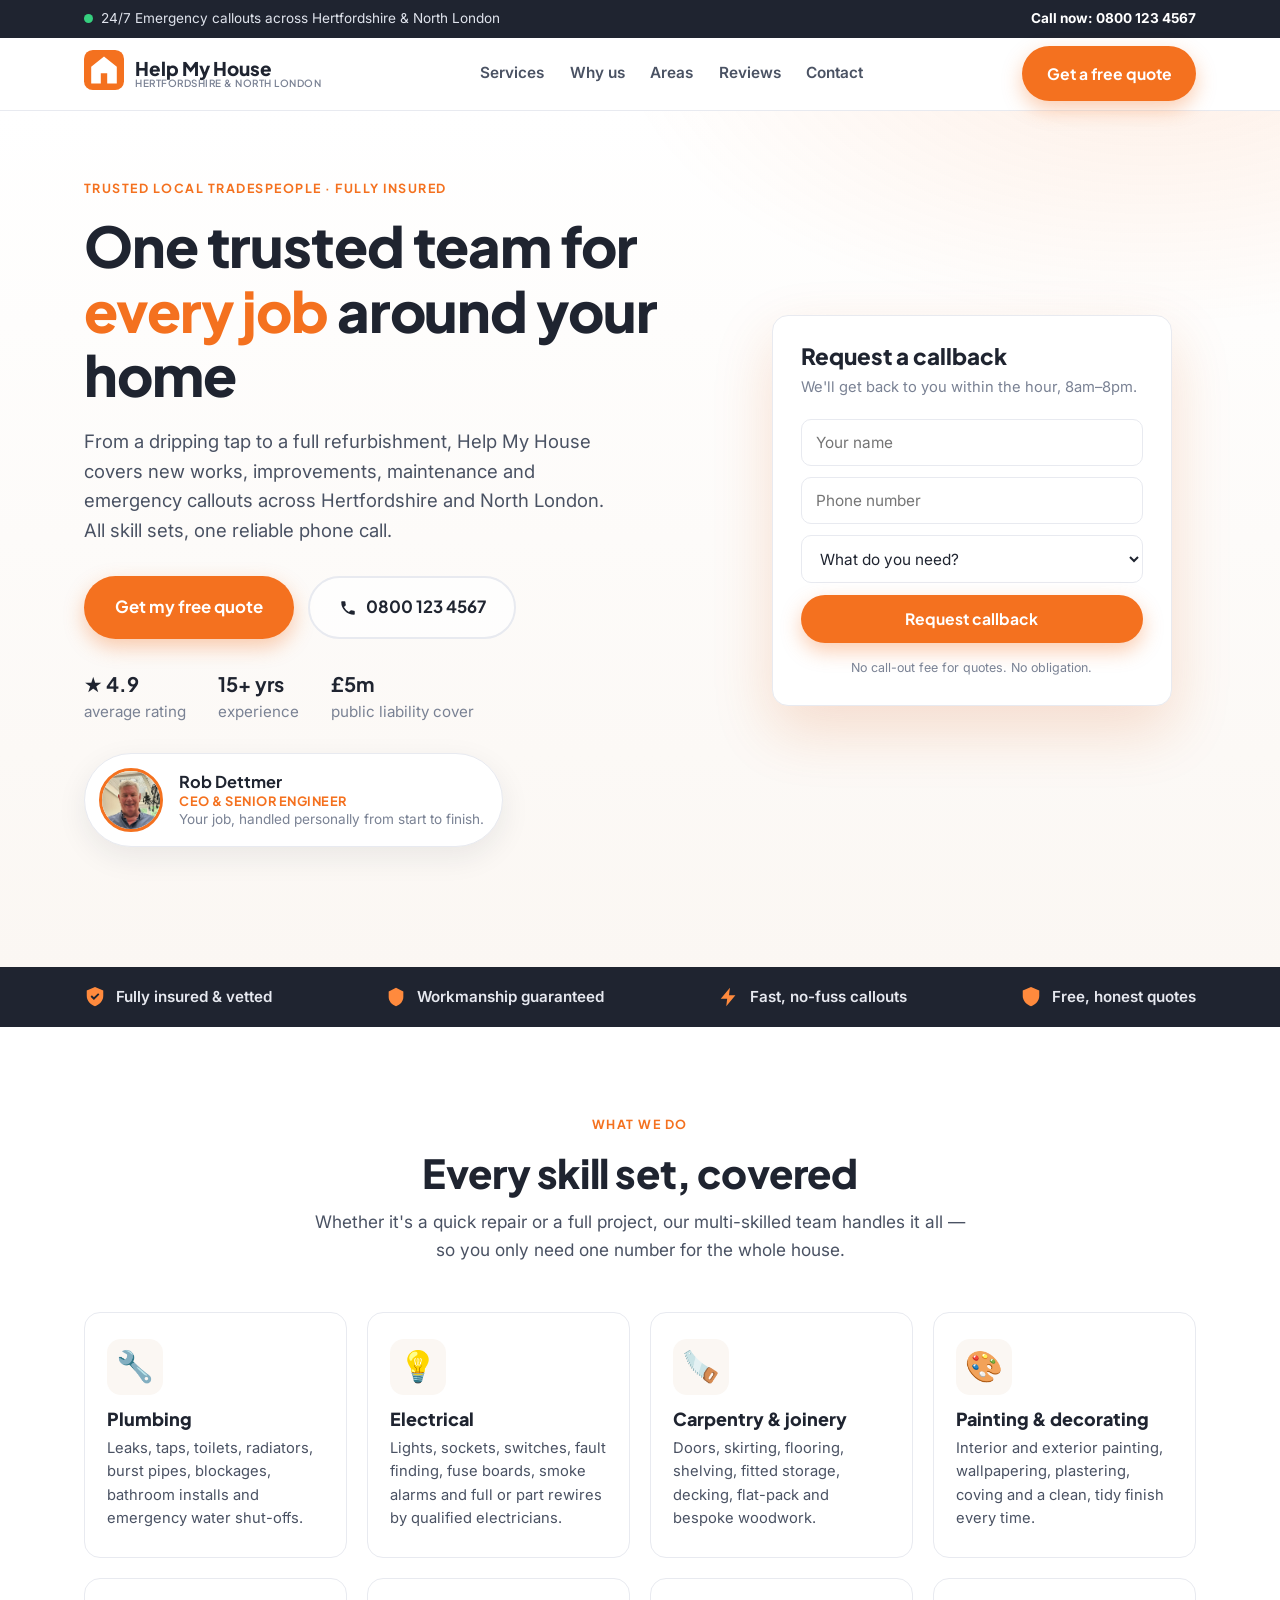
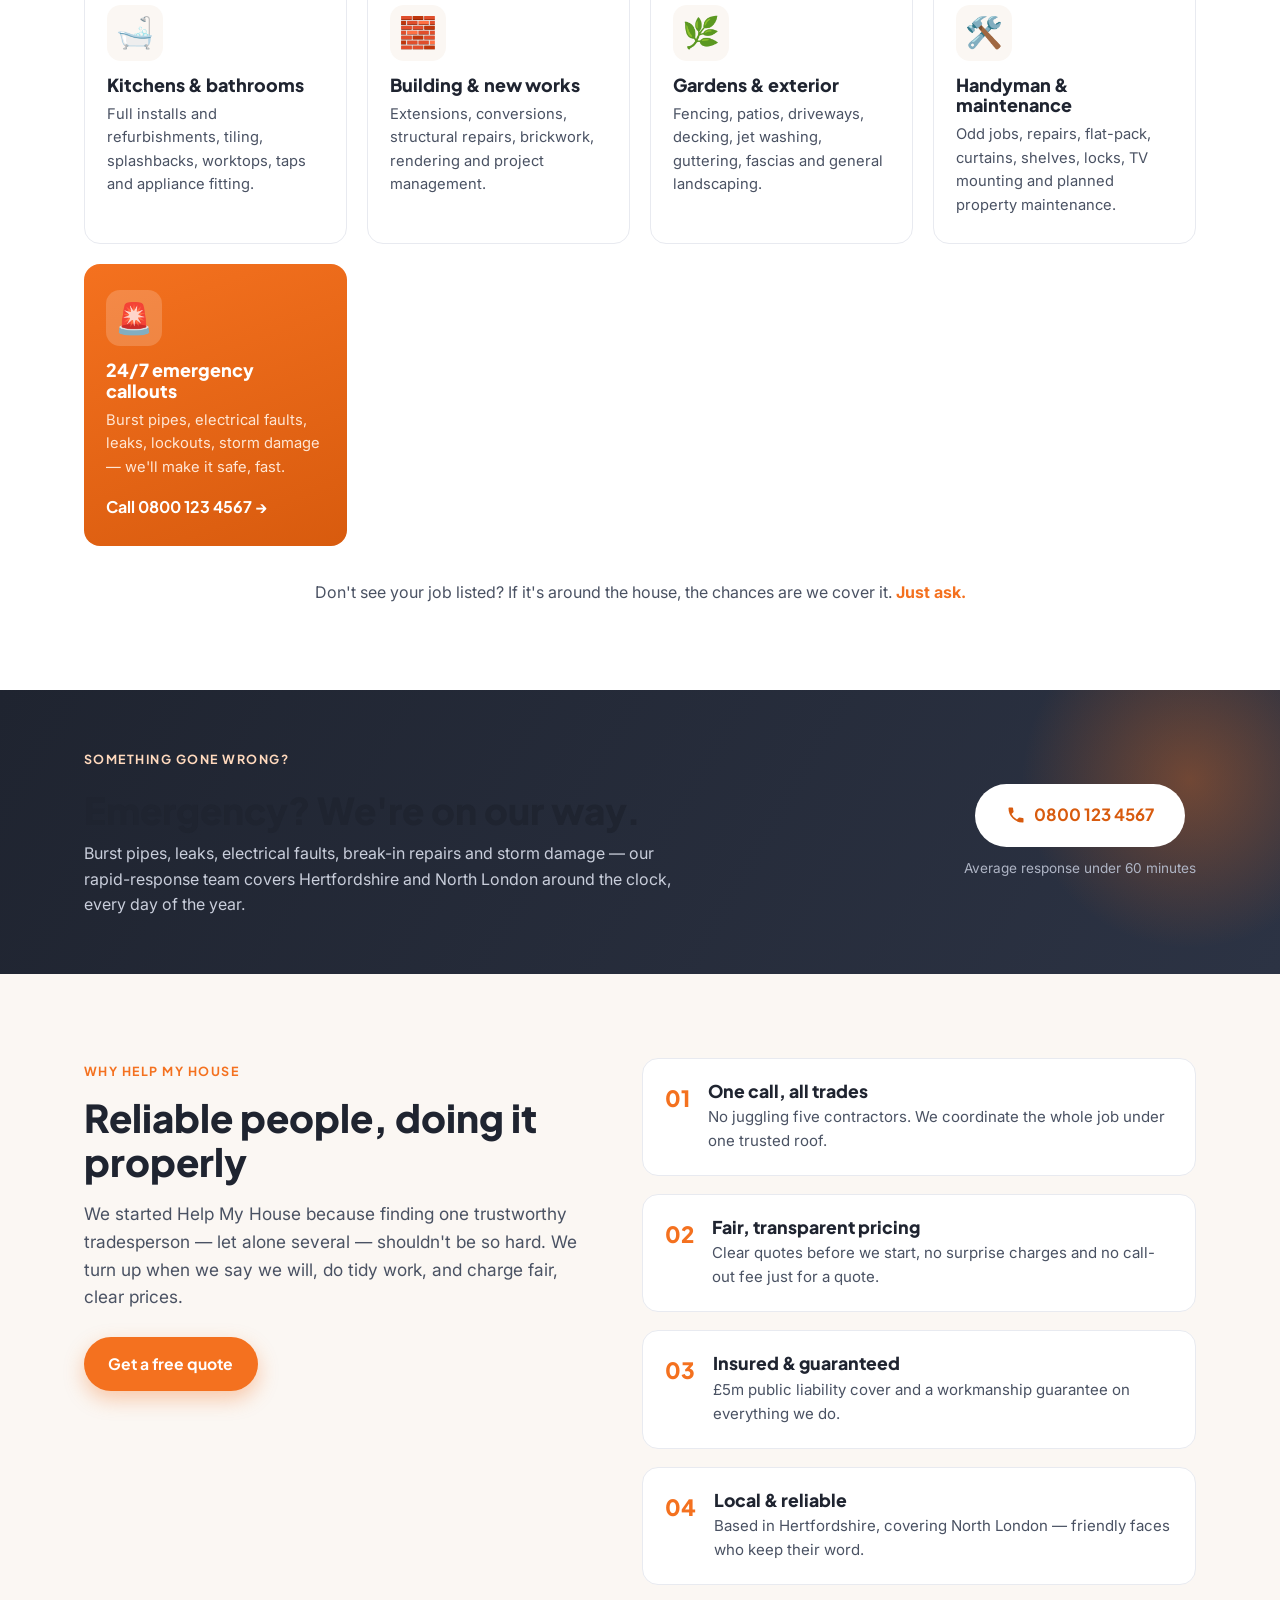
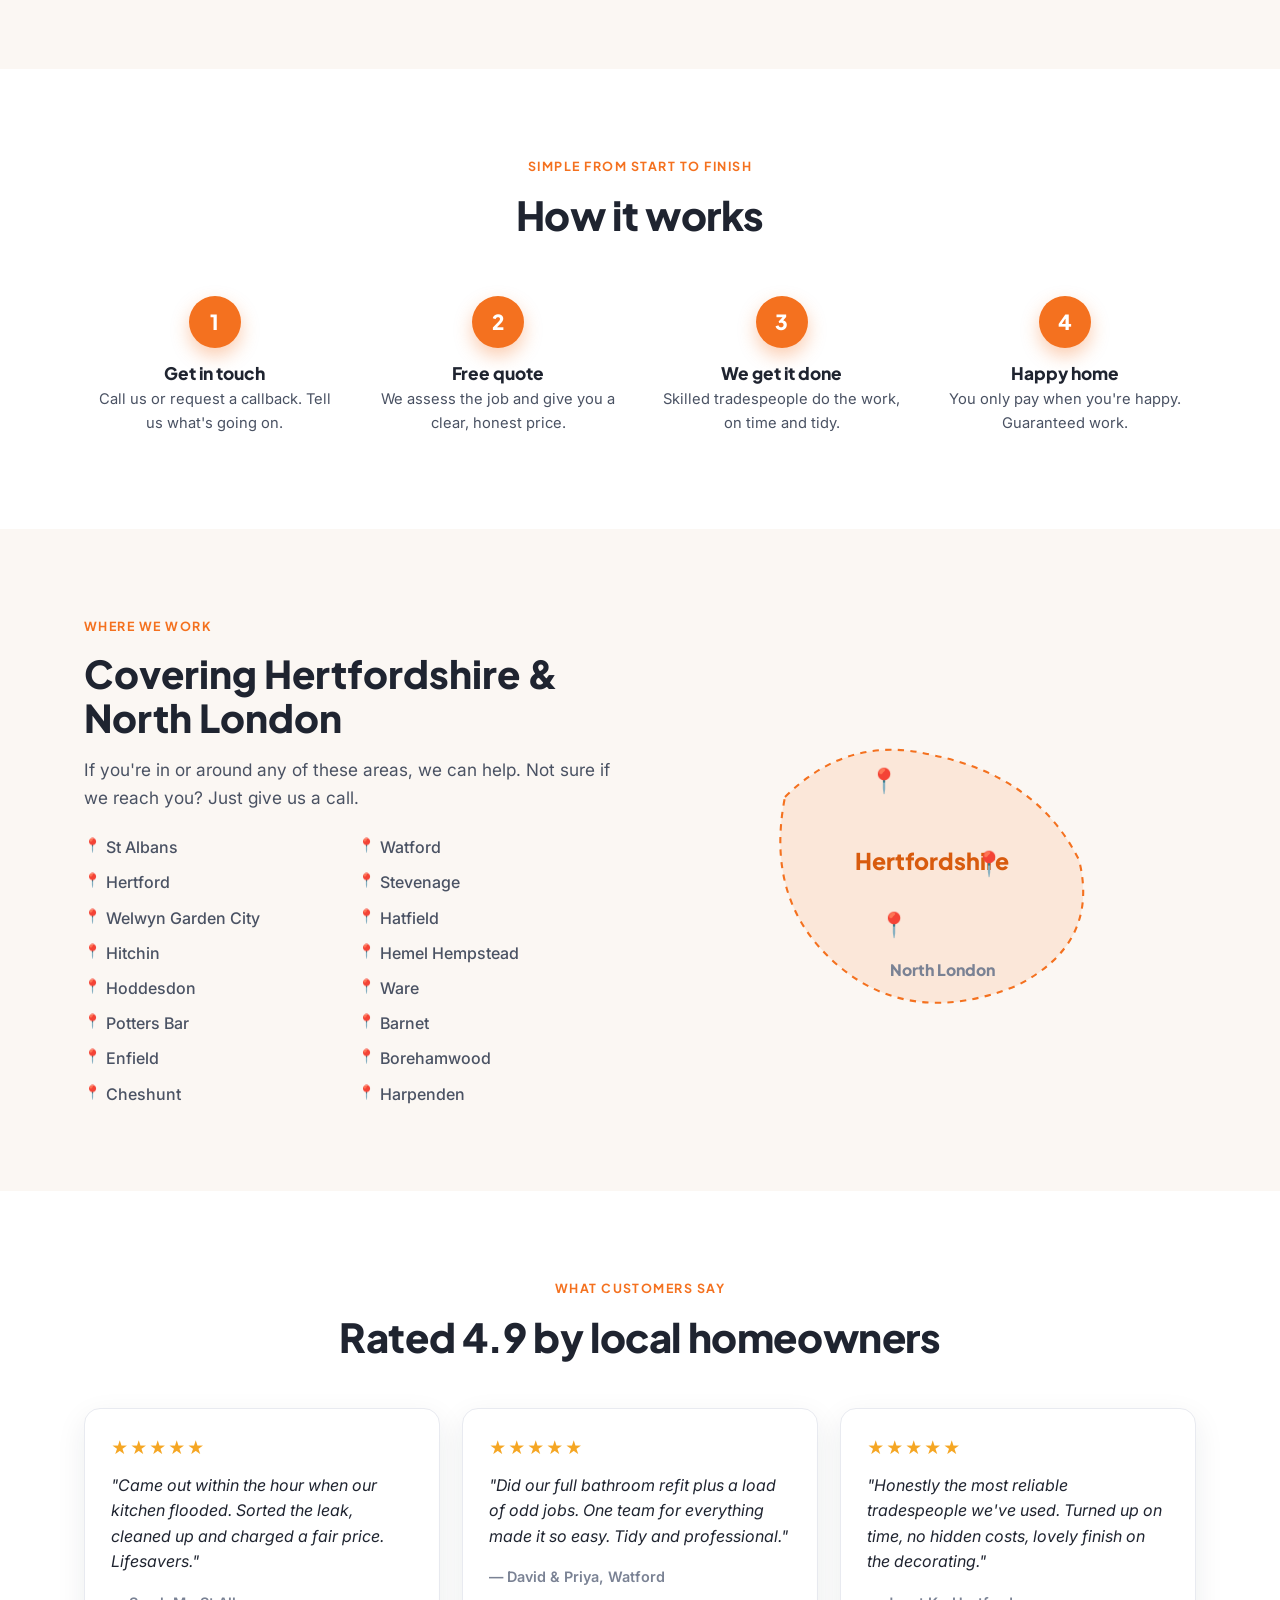
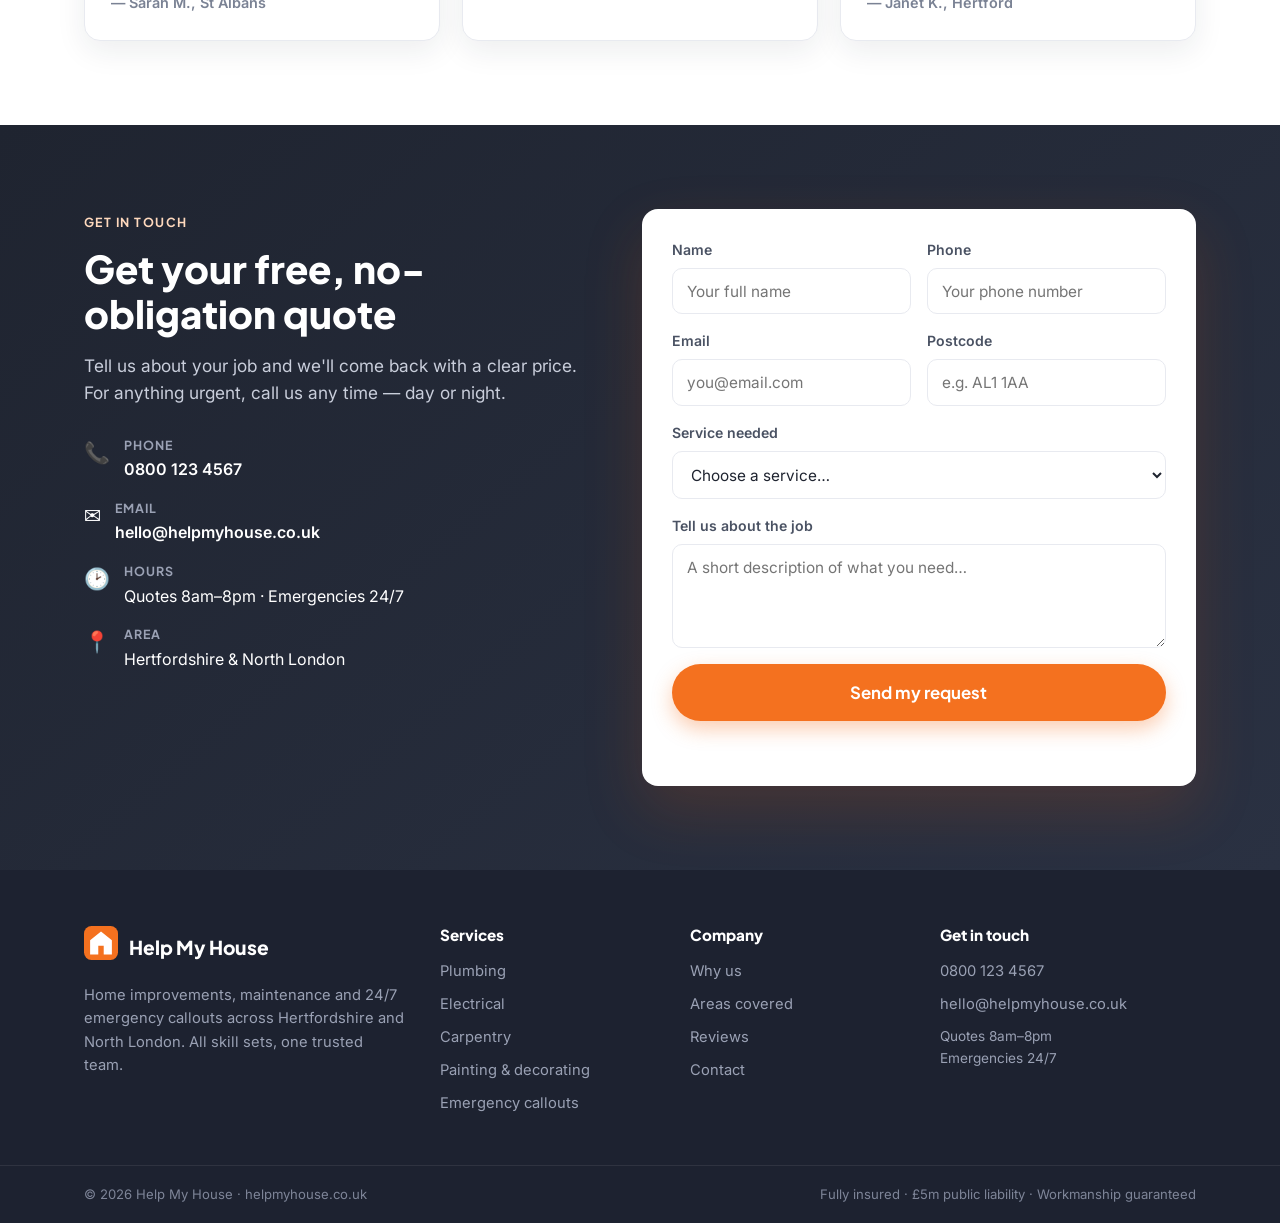
==== index.html @ 8c5b3892 "Add Help My House website, owner headshot, preview server and build log Co-Authored-By: Claude Opus " ====
<!DOCTYPE html>
<html lang="en-GB">
<head>
  <meta charset="UTF-8" />
  <meta name="viewport" content="width=device-width, initial-scale=1.0" />
  <title>Help My House | Home Improvements, Maintenance &amp; Emergency Callouts — Hertfordshire &amp; North London</title>
  <meta name="description" content="Help My House is a trusted home improvement service covering Hertfordshire and North London. New works, improvements, maintenance and 24/7 emergency callouts. All trades, one trusted team. Free quotes." />
  <link rel="preconnect" href="https://fonts.googleapis.com" />
  <link rel="preconnect" href="https://fonts.gstatic.com" crossorigin />
  <link href="https://fonts.googleapis.com/css2?family=Plus+Jakarta+Sans:wght@400;500;600;700;800&family=Inter:wght@400;500;600&display=swap" rel="stylesheet" />
  <link rel="stylesheet" href="styles.css" />
  <link rel="icon" href="data:image/svg+xml,<svg xmlns='http://www.w3.org/2000/svg' viewBox='0 0 100 100'><rect width='100' height='100' rx='20' fill='%23f4711f'/><path d='M50 18 L80 42 V82 H58 V58 H42 V82 H20 V42 Z' fill='white'/></svg>" />
</head>
<body>

  <!-- Top emergency strip -->
  <div class="emergency-strip">
    <div class="container emergency-strip__inner">
      <span class="emergency-strip__text">
        <span class="pulse-dot"></span>
        24/7 Emergency callouts across Hertfordshire &amp; North London
      </span>
      <a href="tel:08001234567" class="emergency-strip__phone">Call now: 0800 123 4567</a>
    </div>
  </div>

  <!-- Header / Nav -->
  <header class="header" id="top">
    <div class="container header__inner">
      <a href="#top" class="logo" aria-label="Help My House home">
        <span class="logo__mark" aria-hidden="true">
          <svg viewBox="0 0 100 100" width="40" height="40"><rect width="100" height="100" rx="22" fill="#f4711f"/><path d="M50 16 L82 42 V84 H58 V58 H42 V84 H18 V42 Z" fill="#fff"/></svg>
        </span>
        <span class="logo__text">Help My House<small>Hertfordshire &amp; North London</small></span>
      </a>

      <nav class="nav" id="nav">
        <a href="#services">Services</a>
        <a href="#why">Why us</a>
        <a href="#areas">Areas</a>
        <a href="#reviews">Reviews</a>
        <a href="#contact">Contact</a>
      </nav>

      <div class="header__cta">
        <a href="#contact" class="btn btn--primary">Get a free quote</a>
      </div>

      <button class="nav-toggle" id="navToggle" aria-label="Open menu" aria-expanded="false">
        <span></span><span></span><span></span>
      </button>
    </div>
  </header>

  <!-- Hero -->
  <section class="hero">
    <div class="container hero__inner">
      <div class="hero__content">
        <span class="eyebrow">Trusted local tradespeople &middot; Fully insured</span>
        <h1>One trusted team for <span class="hl">every job</span> around your home</h1>
        <p class="hero__lead">
          From a dripping tap to a full refurbishment, Help My House covers new works,
          improvements, maintenance and emergency callouts across Hertfordshire and North London.
          All skill sets, one reliable phone call.
        </p>
        <div class="hero__actions">
          <a href="#contact" class="btn btn--primary btn--lg">Get my free quote</a>
          <a href="tel:08001234567" class="btn btn--ghost btn--lg">
            <svg viewBox="0 0 24 24" width="18" height="18" aria-hidden="true"><path fill="currentColor" d="M6.6 10.8a15.5 15.5 0 0 0 6.6 6.6l2.2-2.2a1 1 0 0 1 1-.25 11.4 11.4 0 0 0 3.6.57 1 1 0 0 1 1 1V20a1 1 0 0 1-1 1A17 17 0 0 1 3 4a1 1 0 0 1 1-1h3.5a1 1 0 0 1 1 1 11.4 11.4 0 0 0 .57 3.6 1 1 0 0 1-.25 1Z"/></svg>
            0800 123 4567
          </a>
        </div>
        <ul class="hero__trust">
          <li><strong>★ 4.9</strong> average rating</li>
          <li><strong>15+ yrs</strong> experience</li>
          <li><strong>£5m</strong> public liability cover</li>
        </ul>

        <div class="owner">
          <img class="owner__photo" src="assets/principle.jpg" alt="Rob Dettmer, founder of Help My House" />
          <div class="owner__text">
            <strong class="owner__name">Rob Dettmer</strong>
            <span class="owner__role">CEO &amp; Senior Engineer</span>
            <span class="owner__line">Your job, handled personally from start to finish.</span>
          </div>
        </div>
      </div>

      <div class="hero__card">
        <div class="quote-card">
          <h3>Request a callback</h3>
          <p class="quote-card__sub">We'll get back to you within the hour, 8am–8pm.</p>
          <form class="quote-card__form" onsubmit="return HMH.submitForm(event,'callback')">
            <input type="text" name="name" placeholder="Your name" required />
            <input type="tel" name="phone" placeholder="Phone number" required />
            <select name="service" required>
              <option value="" disabled selected>What do you need?</option>
              <option>Emergency callout</option>
              <option>Plumbing</option>
              <option>Electrical</option>
              <option>Carpentry &amp; joinery</option>
              <option>Painting &amp; decorating</option>
              <option>Kitchen / bathroom</option>
              <option>General maintenance / handyman</option>
              <option>Other</option>
            </select>
            <button type="submit" class="btn btn--primary btn--block">Request callback</button>
          </form>
          <p class="quote-card__note">No call-out fee for quotes. No obligation.</p>
        </div>
      </div>
    </div>
    <div class="hero__wave" aria-hidden="true"></div>
  </section>

  <!-- Trust bar -->
  <section class="trustbar">
    <div class="container trustbar__inner">
      <div class="trustbar__item"><svg viewBox="0 0 24 24" width="22"><path fill="currentColor" d="m12 1 9 4v6c0 5-3.8 9.4-9 11-5.2-1.6-9-6-9-11V5Zm-1.2 14.2 6-6-1.4-1.4-4.6 4.6-2.2-2.2-1.4 1.4Z"/></svg> Fully insured &amp; vetted</div>
      <div class="trustbar__item"><svg viewBox="0 0 24 24" width="22"><path fill="currentColor" d="M12 2 4 6v6c0 4.4 3.4 8.7 8 10 4.6-1.3 8-5.6 8-10V6Z"/></svg> Workmanship guaranteed</div>
      <div class="trustbar__item"><svg viewBox="0 0 24 24" width="22"><path fill="currentColor" d="M13 2 3 14h7l-1 8 10-12h-7Z"/></svg> Fast, no-fuss callouts</div>
      <div class="trustbar__item"><svg viewBox="0 0 24 24" width="22"><path fill="currentColor" d="M12 1 3 5v6c0 5 3.8 9.4 9 11 5.2-1.6 9-6 9-11V5Z"/></svg> Free, honest quotes</div>
    </div>
  </section>

  <!-- Services -->
  <section class="section" id="services">
    <div class="container">
      <div class="section__head">
        <span class="eyebrow">What we do</span>
        <h2>Every skill set, covered</h2>
        <p>Whether it's a quick repair or a full project, our multi-skilled team handles it all — so you only need one number for the whole house.</p>
      </div>

      <div class="services-grid">
        <article class="service-card">
          <div class="service-card__icon">🔧</div>
          <h3>Plumbing</h3>
          <p>Leaks, taps, toilets, radiators, burst pipes, blockages, bathroom installs and emergency water shut-offs.</p>
        </article>
        <article class="service-card">
          <div class="service-card__icon">💡</div>
          <h3>Electrical</h3>
          <p>Lights, sockets, switches, fault finding, fuse boards, smoke alarms and full or part rewires by qualified electricians.</p>
        </article>
        <article class="service-card">
          <div class="service-card__icon">🪚</div>
          <h3>Carpentry &amp; joinery</h3>
          <p>Doors, skirting, flooring, shelving, fitted storage, decking, flat-pack and bespoke woodwork.</p>
        </article>
        <article class="service-card">
          <div class="service-card__icon">🎨</div>
          <h3>Painting &amp; decorating</h3>
          <p>Interior and exterior painting, wallpapering, plastering, coving and a clean, tidy finish every time.</p>
        </article>
        <article class="service-card">
          <div class="service-card__icon">🛁</div>
          <h3>Kitchens &amp; bathrooms</h3>
          <p>Full installs and refurbishments, tiling, splashbacks, worktops, taps and appliance fitting.</p>
        </article>
        <article class="service-card">
          <div class="service-card__icon">🧱</div>
          <h3>Building &amp; new works</h3>
          <p>Extensions, conversions, structural repairs, brickwork, rendering and project management.</p>
        </article>
        <article class="service-card">
          <div class="service-card__icon">🌿</div>
          <h3>Gardens &amp; exterior</h3>
          <p>Fencing, patios, driveways, decking, jet washing, guttering, fascias and general landscaping.</p>
        </article>
        <article class="service-card">
          <div class="service-card__icon">🛠️</div>
          <h3>Handyman &amp; maintenance</h3>
          <p>Odd jobs, repairs, flat-pack, curtains, shelves, locks, TV mounting and planned property maintenance.</p>
        </article>
        <article class="service-card service-card--accent">
          <div class="service-card__icon">🚨</div>
          <h3>24/7 emergency callouts</h3>
          <p>Burst pipes, electrical faults, leaks, lockouts, storm damage — we'll make it safe, fast.</p>
          <a href="tel:08001234567" class="service-card__link">Call 0800 123 4567 →</a>
        </article>
      </div>

      <p class="services-note">Don't see your job listed? If it's around the house, the chances are we cover it. <a href="#contact">Just ask.</a></p>
    </div>
  </section>

  <!-- Emergency band -->
  <section class="emergency-band">
    <div class="container emergency-band__inner">
      <div>
        <span class="eyebrow eyebrow--light">Something gone wrong?</span>
        <h2>Emergency? We're on our way.</h2>
        <p>Burst pipes, leaks, electrical faults, break-in repairs and storm damage — our rapid-response team covers Hertfordshire and North London around the clock, every day of the year.</p>
      </div>
      <div class="emergency-band__action">
        <a href="tel:08001234567" class="btn btn--white btn--lg">
          <svg viewBox="0 0 24 24" width="20" height="20" aria-hidden="true"><path fill="currentColor" d="M6.6 10.8a15.5 15.5 0 0 0 6.6 6.6l2.2-2.2a1 1 0 0 1 1-.25 11.4 11.4 0 0 0 3.6.57 1 1 0 0 1 1 1V20a1 1 0 0 1-1 1A17 17 0 0 1 3 4a1 1 0 0 1 1-1h3.5a1 1 0 0 1 1 1 11.4 11.4 0 0 0 .57 3.6 1 1 0 0 1-.25 1Z"/></svg>
          0800 123 4567
        </a>
        <span class="emergency-band__small">Average response under 60 minutes</span>
      </div>
    </div>
  </section>

  <!-- Why us / How it works -->
  <section class="section section--alt" id="why">
    <div class="container why__grid">
      <div class="why__intro">
        <span class="eyebrow">Why Help My House</span>
        <h2>Reliable people, doing it properly</h2>
        <p>We started Help My House because finding one trustworthy tradesperson — let alone several — shouldn't be so hard. We turn up when we say we will, do tidy work, and charge fair, clear prices.</p>
        <div class="why__cta">
          <a href="#contact" class="btn btn--primary">Get a free quote</a>
        </div>
      </div>
      <ul class="why__list">
        <li>
          <span class="why__num">01</span>
          <div><h3>One call, all trades</h3><p>No juggling five contractors. We coordinate the whole job under one trusted roof.</p></div>
        </li>
        <li>
          <span class="why__num">02</span>
          <div><h3>Fair, transparent pricing</h3><p>Clear quotes before we start, no surprise charges and no call-out fee just for a quote.</p></div>
        </li>
        <li>
          <span class="why__num">03</span>
          <div><h3>Insured &amp; guaranteed</h3><p>£5m public liability cover and a workmanship guarantee on everything we do.</p></div>
        </li>
        <li>
          <span class="why__num">04</span>
          <div><h3>Local &amp; reliable</h3><p>Based in Hertfordshire, covering North London — friendly faces who keep their word.</p></div>
        </li>
      </ul>
    </div>
  </section>

  <!-- How it works -->
  <section class="section" id="how">
    <div class="container">
      <div class="section__head">
        <span class="eyebrow">Simple from start to finish</span>
        <h2>How it works</h2>
      </div>
      <div class="steps">
        <div class="step"><span class="step__n">1</span><h3>Get in touch</h3><p>Call us or request a callback. Tell us what's going on.</p></div>
        <div class="step"><span class="step__n">2</span><h3>Free quote</h3><p>We assess the job and give you a clear, honest price.</p></div>
        <div class="step"><span class="step__n">3</span><h3>We get it done</h3><p>Skilled tradespeople do the work, on time and tidy.</p></div>
        <div class="step"><span class="step__n">4</span><h3>Happy home</h3><p>You only pay when you're happy. Guaranteed work.</p></div>
      </div>
    </div>
  </section>

  <!-- Areas -->
  <section class="section section--alt" id="areas">
    <div class="container areas__grid">
      <div>
        <span class="eyebrow">Where we work</span>
        <h2>Covering Hertfordshire &amp; North London</h2>
        <p>If you're in or around any of these areas, we can help. Not sure if we reach you? Just give us a call.</p>
        <ul class="areas__list">
          <li>St Albans</li><li>Watford</li><li>Hertford</li><li>Stevenage</li>
          <li>Welwyn Garden City</li><li>Hatfield</li><li>Hitchin</li><li>Hemel Hempstead</li>
          <li>Hoddesdon</li><li>Ware</li><li>Potters Bar</li><li>Barnet</li>
          <li>Enfield</li><li>Borehamwood</li><li>Cheshunt</li><li>Harpenden</li>
        </ul>
      </div>
      <div class="areas__map" aria-hidden="true">
        <div class="areas__pin areas__pin--1">📍</div>
        <div class="areas__pin areas__pin--2">📍</div>
        <div class="areas__pin areas__pin--3">📍</div>
        <svg viewBox="0 0 400 360" class="areas__svg">
          <path d="M60 120 Q120 60 200 80 Q300 100 340 180 Q360 260 280 300 Q180 340 110 280 Q40 220 60 120 Z" fill="rgba(244,113,31,.12)" stroke="#f4711f" stroke-width="2" stroke-dasharray="6 6"/>
          <text x="200" y="190" text-anchor="middle" class="areas__svg-label">Hertfordshire</text>
          <text x="210" y="290" text-anchor="middle" class="areas__svg-label areas__svg-label--sm">North London</text>
        </svg>
      </div>
    </div>
  </section>

  <!-- Reviews -->
  <section class="section" id="reviews">
    <div class="container">
      <div class="section__head">
        <span class="eyebrow">What customers say</span>
        <h2>Rated 4.9 by local homeowners</h2>
      </div>
      <div class="reviews">
        <blockquote class="review">
          <div class="stars">★★★★★</div>
          <p>"Came out within the hour when our kitchen flooded. Sorted the leak, cleaned up and charged a fair price. Lifesavers."</p>
          <footer>— Sarah M., St Albans</footer>
        </blockquote>
        <blockquote class="review">
          <div class="stars">★★★★★</div>
          <p>"Did our full bathroom refit plus a load of odd jobs. One team for everything made it so easy. Tidy and professional."</p>
          <footer>— David & Priya, Watford</footer>
        </blockquote>
        <blockquote class="review">
          <div class="stars">★★★★★</div>
          <p>"Honestly the most reliable tradespeople we've used. Turned up on time, no hidden costs, lovely finish on the decorating."</p>
          <footer>— Janet K., Hertford</footer>
        </blockquote>
      </div>
    </div>
  </section>

  <!-- Contact / Quote -->
  <section class="section section--contact" id="contact">
    <div class="container contact__grid">
      <div class="contact__info">
        <span class="eyebrow eyebrow--light">Get in touch</span>
        <h2>Get your free, no-obligation quote</h2>
        <p>Tell us about your job and we'll come back with a clear price. For anything urgent, call us any time — day or night.</p>
        <ul class="contact__list">
          <li><span>📞</span><div><strong>Phone</strong><a href="tel:08001234567">0800 123 4567</a></div></li>
          <li><span>✉️</span><div><strong>Email</strong><a href="mailto:hello@helpmyhouse.co.uk">hello@helpmyhouse.co.uk</a></div></li>
          <li><span>🕑</span><div><strong>Hours</strong>Quotes 8am–8pm &middot; Emergencies 24/7</div></li>
          <li><span>📍</span><div><strong>Area</strong>Hertfordshire &amp; North London</div></li>
        </ul>
      </div>

      <div class="contact__form-wrap">
        <form class="contact__form" onsubmit="return HMH.submitForm(event,'contact')">
          <div class="field-row">
            <label>Name<input type="text" name="name" placeholder="Your full name" required /></label>
            <label>Phone<input type="tel" name="phone" placeholder="Your phone number" required /></label>
          </div>
          <div class="field-row">
            <label>Email<input type="email" name="email" placeholder="you@email.com" /></label>
            <label>Postcode<input type="text" name="postcode" placeholder="e.g. AL1 1AA" /></label>
          </div>
          <label>Service needed
            <select name="service" required>
              <option value="" disabled selected>Choose a service…</option>
              <option>Emergency callout</option>
              <option>Plumbing</option>
              <option>Electrical</option>
              <option>Carpentry &amp; joinery</option>
              <option>Painting &amp; decorating</option>
              <option>Kitchen / bathroom</option>
              <option>Building / new works</option>
              <option>Gardens &amp; exterior</option>
              <option>General maintenance / handyman</option>
              <option>Other</option>
            </select>
          </label>
          <label>Tell us about the job
            <textarea name="message" rows="4" placeholder="A short description of what you need…"></textarea>
          </label>
          <button type="submit" class="btn btn--primary btn--block btn--lg">Send my request</button>
          <p class="contact__formnote" id="formNote"></p>
        </form>
      </div>
    </div>
  </section>

  <!-- Footer -->
  <footer class="footer">
    <div class="container footer__inner">
      <div class="footer__brand">
        <div class="logo logo--footer">
          <span class="logo__mark"><svg viewBox="0 0 100 100" width="34" height="34"><rect width="100" height="100" rx="22" fill="#f4711f"/><path d="M50 16 L82 42 V84 H58 V58 H42 V84 H18 V42 Z" fill="#fff"/></svg></span>
          <span class="logo__text">Help My House</span>
        </div>
        <p>Home improvements, maintenance and 24/7 emergency callouts across Hertfordshire and North London. All skill sets, one trusted team.</p>
      </div>
      <div class="footer__col">
        <h4>Services</h4>
        <a href="#services">Plumbing</a>
        <a href="#services">Electrical</a>
        <a href="#services">Carpentry</a>
        <a href="#services">Painting &amp; decorating</a>
        <a href="#services">Emergency callouts</a>
      </div>
      <div class="footer__col">
        <h4>Company</h4>
        <a href="#why">Why us</a>
        <a href="#areas">Areas covered</a>
        <a href="#reviews">Reviews</a>
        <a href="#contact">Contact</a>
      </div>
      <div class="footer__col">
        <h4>Get in touch</h4>
        <a href="tel:08001234567">0800 123 4567</a>
        <a href="mailto:hello@helpmyhouse.co.uk">hello@helpmyhouse.co.uk</a>
        <p class="footer__small">Quotes 8am–8pm<br/>Emergencies 24/7</p>
      </div>
    </div>
    <div class="footer__bar">
      <div class="container footer__bar-inner">
        <span>&copy; <span id="year"></span> Help My House &middot; helpmyhouse.co.uk</span>
        <span>Fully insured &middot; £5m public liability &middot; Workmanship guaranteed</span>
      </div>
    </div>
  </footer>

  <a href="tel:08001234567" class="float-call" aria-label="Call Help My House">
    <svg viewBox="0 0 24 24" width="24" height="24"><path fill="currentColor" d="M6.6 10.8a15.5 15.5 0 0 0 6.6 6.6l2.2-2.2a1 1 0 0 1 1-.25 11.4 11.4 0 0 0 3.6.57 1 1 0 0 1 1 1V20a1 1 0 0 1-1 1A17 17 0 0 1 3 4a1 1 0 0 1 1-1h3.5a1 1 0 0 1 1 1 11.4 11.4 0 0 0 .57 3.6 1 1 0 0 1-.25 1Z"/></svg>
  </a>

  <script src="script.js"></script>
</body>
</html>
---- styles.css ----
:root{
  --orange:#f4711f;
  --orange-dark:#d85b0e;
  --orange-light:#ff8a3d;
  --ink:#1f2430;
  --ink-soft:#4a5263;
  --muted:#7a8294;
  --line:#e8eaf0;
  --bg:#ffffff;
  --bg-alt:#fbf7f3;
  --bg-dark:#1d2230;
  --radius:16px;
  --radius-sm:10px;
  --shadow:0 10px 30px rgba(31,36,48,.08);
  --shadow-lg:0 24px 60px rgba(216,91,14,.18);
  --maxw:1160px;
}

*{box-sizing:border-box;margin:0;padding:0}
html{scroll-behavior:smooth;scroll-padding-top:90px}
body{
  font-family:"Inter",system-ui,-apple-system,sans-serif;
  color:var(--ink);
  background:var(--bg);
  line-height:1.6;
  -webkit-font-smoothing:antialiased;
}
h1,h2,h3,h4{font-family:"Plus Jakarta Sans",sans-serif;line-height:1.15;color:var(--ink);font-weight:800}
a{color:inherit;text-decoration:none}
img,svg{max-width:100%}
.container{width:100%;max-width:var(--maxw);margin:0 auto;padding:0 24px}

/* Buttons */
.btn{
  display:inline-flex;align-items:center;justify-content:center;gap:.55rem;
  font-family:"Plus Jakarta Sans",sans-serif;font-weight:700;font-size:.98rem;
  padding:.8rem 1.4rem;border-radius:999px;border:2px solid transparent;
  cursor:pointer;transition:transform .15s ease,box-shadow .15s ease,background .15s ease;
  white-space:nowrap;
}
.btn--lg{padding:1rem 1.8rem;font-size:1.05rem}
.btn--block{width:100%}
.btn--primary{background:var(--orange);color:#fff;box-shadow:0 8px 20px rgba(244,113,31,.35)}
.btn--primary:hover{background:var(--orange-dark);transform:translateY(-2px);box-shadow:0 12px 26px rgba(244,113,31,.45)}
.btn--ghost{background:rgba(255,255,255,.7);color:var(--ink);border-color:var(--line)}
.btn--ghost:hover{background:#fff;transform:translateY(-2px)}
.btn--white{background:#fff;color:var(--orange-dark)}
.btn--white:hover{transform:translateY(-2px);box-shadow:0 12px 26px rgba(0,0,0,.2)}

.eyebrow{
  display:inline-block;font-family:"Plus Jakarta Sans",sans-serif;font-weight:700;
  font-size:.78rem;letter-spacing:.12em;text-transform:uppercase;color:var(--orange);
  margin-bottom:.9rem;
}
.eyebrow--light{color:#ffd9bd}
.hl{color:var(--orange);position:relative}

/* Emergency strip */
.emergency-strip{background:var(--ink);color:#fff;font-size:.85rem}
.emergency-strip__inner{display:flex;align-items:center;justify-content:space-between;padding:.5rem 24px;gap:1rem;flex-wrap:wrap}
.emergency-strip__text{display:flex;align-items:center;gap:.5rem;color:#dfe3ec}
.emergency-strip__phone{font-weight:700;color:#fff}
.emergency-strip__phone:hover{color:var(--orange-light)}
.pulse-dot{width:9px;height:9px;border-radius:50%;background:#36d07f;box-shadow:0 0 0 0 rgba(54,208,127,.7);animation:pulse 1.8s infinite}
@keyframes pulse{0%{box-shadow:0 0 0 0 rgba(54,208,127,.7)}70%{box-shadow:0 0 0 8px rgba(54,208,127,0)}100%{box-shadow:0 0 0 0 rgba(54,208,127,0)}}

/* Header */
.header{position:sticky;top:0;z-index:50;background:rgba(255,255,255,.92);backdrop-filter:blur(10px);border-bottom:1px solid var(--line)}
.header__inner{display:flex;align-items:center;justify-content:space-between;height:72px;gap:1rem}
.logo{display:flex;align-items:center;gap:.7rem}
.logo__text{font-family:"Plus Jakarta Sans",sans-serif;font-weight:800;font-size:1.18rem;line-height:1.05;display:flex;flex-direction:column}
.logo__text small{font-weight:600;font-size:.62rem;letter-spacing:.05em;color:var(--muted);text-transform:uppercase}
.nav{display:flex;gap:1.6rem}
.nav a{font-weight:600;font-size:.96rem;color:var(--ink-soft);position:relative}
.nav a:hover{color:var(--orange)}
.nav a::after{content:"";position:absolute;left:0;bottom:-6px;width:0;height:2px;background:var(--orange);transition:width .2s}
.nav a:hover::after{width:100%}
.header__cta{display:flex}
.nav-toggle{display:none;flex-direction:column;gap:5px;background:none;border:0;cursor:pointer;padding:8px}
.nav-toggle span{width:24px;height:2px;background:var(--ink);border-radius:2px;transition:.25s}
.nav-toggle[aria-expanded="true"] span:nth-child(1){transform:translateY(7px) rotate(45deg)}
.nav-toggle[aria-expanded="true"] span:nth-child(2){opacity:0}
.nav-toggle[aria-expanded="true"] span:nth-child(3){transform:translateY(-7px) rotate(-45deg)}

/* Hero */
.hero{position:relative;background:
  radial-gradient(900px 500px at 90% -10%,rgba(244,113,31,.12),transparent 60%),
  linear-gradient(180deg,#fff 0%,var(--bg-alt) 100%);
  padding:64px 0 120px;overflow:hidden}
.hero__inner{display:grid;grid-template-columns:1.15fr .85fr;gap:56px;align-items:center}
.hero h1{font-size:clamp(2.2rem,4.6vw,3.5rem);letter-spacing:-.02em}
.hero__lead{font-size:1.16rem;color:var(--ink-soft);margin:1.3rem 0 1.9rem;max-width:34rem}
.hero__actions{display:flex;gap:.9rem;flex-wrap:wrap;margin-bottom:1.8rem}
.hero__trust{list-style:none;display:flex;gap:2rem;flex-wrap:wrap;color:var(--muted);font-size:.95rem}
.hero__trust strong{display:block;color:var(--ink);font-family:"Plus Jakarta Sans",sans-serif;font-size:1.25rem}
.owner{display:flex;align-items:center;gap:16px;margin-top:1.8rem;padding:14px 18px 14px 14px;background:#fff;border:1px solid var(--line);border-radius:999px;box-shadow:var(--shadow);width:fit-content;max-width:100%}
.owner__photo{width:64px;height:64px;border-radius:50%;object-fit:cover;flex-shrink:0;border:3px solid var(--orange)}
.owner__text{display:flex;flex-direction:column;line-height:1.25}
.owner__name{font-family:"Plus Jakarta Sans",sans-serif;font-size:1.02rem;color:var(--ink)}
.owner__role{font-family:"Plus Jakarta Sans",sans-serif;font-weight:700;font-size:.8rem;letter-spacing:.04em;text-transform:uppercase;color:var(--orange)}
.owner__line{font-size:.85rem;color:var(--muted);margin-top:.15rem}
.hero__wave{position:absolute;left:0;right:0;bottom:-1px;height:60px;background:#fff;
  -webkit-mask:radial-gradient(80px 60px at 50% 0,transparent 98%,#000) repeat-x;mask:radial-gradient(80px 60px at 50% 0,transparent 98%,#000) repeat-x;mask-size:160px 60px;display:none}

/* Quote card */
.hero__card{display:flex;justify-content:center}
.quote-card{background:#fff;border:1px solid var(--line);border-radius:var(--radius);box-shadow:var(--shadow-lg);padding:28px;width:100%;max-width:400px}
.quote-card h3{font-size:1.4rem}
.quote-card__sub{color:var(--muted);font-size:.92rem;margin:.4rem 0 1.2rem}
.quote-card__form{display:flex;flex-direction:column;gap:.7rem}
.quote-card__form input,.quote-card__form select,.contact__form input,.contact__form select,.contact__form textarea{
  width:100%;padding:.8rem .9rem;border:1.5px solid var(--line);border-radius:var(--radius-sm);
  font-family:inherit;font-size:.96rem;background:#fff;color:var(--ink);transition:border .15s,box-shadow .15s}
.quote-card__form input:focus,.quote-card__form select:focus,.contact__form :focus{outline:none;border-color:var(--orange);box-shadow:0 0 0 3px rgba(244,113,31,.15)}
.quote-card__note{font-size:.78rem;color:var(--muted);text-align:center;margin-top:.9rem}

/* Trustbar */
.trustbar{background:var(--ink);color:#fff}
.trustbar__inner{display:flex;justify-content:space-between;gap:1rem;flex-wrap:wrap;padding:18px 24px}
.trustbar__item{display:flex;align-items:center;gap:.6rem;font-weight:600;font-size:.95rem;color:#e6e8ef}
.trustbar__item svg{color:var(--orange-light);flex-shrink:0}

/* Sections */
.section{padding:84px 0}
.section--alt{background:var(--bg-alt)}
.section__head{max-width:42rem;margin:0 auto 48px;text-align:center}
.section__head h2{font-size:clamp(1.8rem,3.4vw,2.5rem);letter-spacing:-.01em}
.section__head p{color:var(--ink-soft);font-size:1.08rem;margin-top:.8rem}

/* Services */
.services-grid{display:grid;grid-template-columns:repeat(4,1fr);gap:20px}
.service-card{background:#fff;border:1px solid var(--line);border-radius:var(--radius);padding:26px 22px;transition:transform .18s,box-shadow .18s,border-color .18s}
.service-card:hover{transform:translateY(-4px);box-shadow:var(--shadow);border-color:#f3d8c4}
.service-card__icon{font-size:1.9rem;width:56px;height:56px;display:flex;align-items:center;justify-content:center;background:var(--bg-alt);border-radius:14px;margin-bottom:14px}
.service-card h3{font-size:1.12rem;margin-bottom:.45rem}
.service-card p{color:var(--ink-soft);font-size:.92rem}
.service-card--accent{background:linear-gradient(160deg,var(--orange),var(--orange-dark));border:0;color:#fff}
.service-card--accent h3{color:#fff}
.service-card--accent p{color:#ffe6d4}
.service-card--accent .service-card__icon{background:rgba(255,255,255,.18)}
.service-card__link{display:inline-block;margin-top:.9rem;font-weight:700;color:#fff;font-family:"Plus Jakarta Sans",sans-serif}
.services-note{text-align:center;margin-top:34px;color:var(--ink-soft)}
.services-note a{color:var(--orange);font-weight:700}

/* Emergency band */
.emergency-band{background:linear-gradient(120deg,var(--ink) 0%,#2c3344 100%);color:#fff;position:relative;overflow:hidden}
.emergency-band::before{content:"";position:absolute;right:-80px;top:-80px;width:340px;height:340px;background:radial-gradient(circle,rgba(244,113,31,.35),transparent 70%)}
.emergency-band__inner{display:flex;align-items:center;justify-content:space-between;gap:36px;padding:56px 24px;position:relative;flex-wrap:wrap}
.emergency-band h2{font-size:clamp(1.7rem,3vw,2.3rem);margin:.3rem 0 .6rem}
.emergency-band p{color:#c9cedb;max-width:38rem}
.emergency-band__action{display:flex;flex-direction:column;align-items:center;gap:.7rem}
.emergency-band__small{font-size:.85rem;color:#aeb4c4}

/* Why */
.why__grid{display:grid;grid-template-columns:.95fr 1.05fr;gap:56px;align-items:start}
.why__intro h2{font-size:clamp(1.8rem,3.2vw,2.4rem)}
.why__intro p{color:var(--ink-soft);font-size:1.08rem;margin:1rem 0 1.6rem}
.why__list{list-style:none;display:flex;flex-direction:column;gap:18px}
.why__list li{display:flex;gap:18px;background:#fff;border:1px solid var(--line);border-radius:var(--radius);padding:22px}
.why__num{font-family:"Plus Jakarta Sans",sans-serif;font-weight:800;font-size:1.4rem;color:var(--orange);flex-shrink:0}
.why__list h3{font-size:1.1rem;margin-bottom:.25rem}
.why__list p{color:var(--ink-soft);font-size:.94rem}

/* Steps */
.steps{display:grid;grid-template-columns:repeat(4,1fr);gap:22px}
.step{text-align:center;padding:10px}
.step__n{display:flex;align-items:center;justify-content:center;width:52px;height:52px;margin:0 auto 16px;border-radius:50%;background:var(--orange);color:#fff;font-family:"Plus Jakarta Sans",sans-serif;font-weight:800;font-size:1.3rem;box-shadow:0 8px 18px rgba(244,113,31,.35)}
.step h3{font-size:1.08rem;margin-bottom:.3rem}
.step p{color:var(--ink-soft);font-size:.92rem}

/* Areas */
.areas__grid{display:grid;grid-template-columns:1fr 1fr;gap:56px;align-items:center}
.areas__grid h2{font-size:clamp(1.8rem,3.2vw,2.4rem)}
.areas__grid > div:first-child p{color:var(--ink-soft);font-size:1.08rem;margin:1rem 0 1.5rem}
.areas__list{list-style:none;display:grid;grid-template-columns:repeat(2,1fr);gap:.6rem 1.2rem}
.areas__list li{position:relative;padding-left:1.4rem;color:var(--ink-soft);font-weight:500}
.areas__list li::before{content:"📍";position:absolute;left:0;font-size:.85rem}
.areas__map{position:relative;display:flex;justify-content:center}
.areas__svg{width:100%;max-width:420px}
.areas__svg-label{font-family:"Plus Jakarta Sans",sans-serif;font-weight:800;fill:var(--orange-dark);font-size:22px}
.areas__svg-label--sm{font-size:15px;fill:var(--muted)}
.areas__pin{position:absolute;font-size:1.5rem;animation:bob 3s ease-in-out infinite}
.areas__pin--1{top:24%;left:38%}
.areas__pin--2{top:46%;left:58%;animation-delay:.6s}
.areas__pin--3{top:62%;left:40%;animation-delay:1.2s}
@keyframes bob{0%,100%{transform:translateY(0)}50%{transform:translateY(-8px)}}

/* Reviews */
.reviews{display:grid;grid-template-columns:repeat(3,1fr);gap:22px}
.review{background:#fff;border:1px solid var(--line);border-radius:var(--radius);padding:26px;box-shadow:var(--shadow)}
.stars{color:#f5a623;font-size:1.05rem;letter-spacing:2px;margin-bottom:.7rem}
.review p{font-size:1rem;color:var(--ink);font-style:italic}
.review footer{margin-top:1rem;color:var(--muted);font-weight:600;font-style:normal;font-size:.9rem}

/* Contact */
.section--contact{background:linear-gradient(140deg,var(--ink) 0%,#2a3142 100%);color:#fff}
.contact__grid{display:grid;grid-template-columns:.95fr 1.05fr;gap:56px;align-items:start}
.section--contact h2{color:#fff;font-size:clamp(1.8rem,3.2vw,2.4rem)}
.contact__info p{color:#c9cedb;font-size:1.08rem;margin:1rem 0 1.8rem}
.contact__list{list-style:none;display:flex;flex-direction:column;gap:16px}
.contact__list li{display:flex;gap:14px;align-items:flex-start}
.contact__list span{font-size:1.3rem}
.contact__list strong{display:block;font-family:"Plus Jakarta Sans",sans-serif;font-size:.78rem;text-transform:uppercase;letter-spacing:.08em;color:#9aa1b4;margin-bottom:.1rem}
.contact__list a{color:#fff;font-weight:600}
.contact__list a:hover{color:var(--orange-light)}
.contact__form-wrap{background:#fff;border-radius:var(--radius);padding:30px;box-shadow:var(--shadow-lg)}
.contact__form{display:flex;flex-direction:column;gap:1rem}
.contact__form label{display:flex;flex-direction:column;gap:.4rem;font-weight:600;font-size:.88rem;color:var(--ink-soft)}
.field-row{display:grid;grid-template-columns:1fr 1fr;gap:1rem}
.contact__formnote{font-size:.9rem;text-align:center;margin:0;min-height:1.2rem}
.contact__formnote.ok{color:#1f9d57}

/* Footer */
.footer{background:var(--bg-dark);color:#c2c8d6}
.footer__inner{display:grid;grid-template-columns:1.5fr 1fr 1fr 1.2fr;gap:36px;padding:56px 24px 40px}
.logo--footer .logo__text{color:#fff;font-size:1.2rem}
.footer__brand p{margin-top:1rem;font-size:.92rem;color:#9aa1b4;max-width:24rem}
.footer__col h4{color:#fff;font-size:.95rem;margin-bottom:1rem;font-family:"Plus Jakarta Sans",sans-serif}
.footer__col a{display:block;color:#9aa1b4;font-size:.92rem;margin-bottom:.6rem}
.footer__col a:hover{color:var(--orange-light)}
.footer__small{font-size:.85rem;color:#9aa1b4;margin-top:.4rem}
.footer__bar{border-top:1px solid rgba(255,255,255,.08)}
.footer__bar-inner{display:flex;justify-content:space-between;gap:1rem;flex-wrap:wrap;padding:18px 24px;font-size:.82rem;color:#7e8598}

/* Floating call */
.float-call{position:fixed;right:20px;bottom:20px;z-index:60;width:58px;height:58px;border-radius:50%;background:var(--orange);color:#fff;display:none;align-items:center;justify-content:center;box-shadow:0 10px 26px rgba(244,113,31,.5);animation:pulse-call 2s infinite}
@keyframes pulse-call{0%{box-shadow:0 10px 26px rgba(244,113,31,.5),0 0 0 0 rgba(244,113,31,.5)}70%{box-shadow:0 10px 26px rgba(244,113,31,.5),0 0 0 16px rgba(244,113,31,0)}100%{box-shadow:0 10px 26px rgba(244,113,31,.5),0 0 0 0 rgba(244,113,31,0)}}

/* Responsive */
@media(max-width:960px){
  .hero__inner,.why__grid,.areas__grid,.contact__grid{grid-template-columns:1fr;gap:36px}
  .hero{padding:40px 0 70px}
  .hero__card{order:-1}
  .services-grid{grid-template-columns:repeat(2,1fr)}
  .steps{grid-template-columns:repeat(2,1fr);gap:30px}
  .reviews{grid-template-columns:1fr}
  .footer__inner{grid-template-columns:1fr 1fr;gap:28px}
  .nav,.header__cta{display:none}
  .nav.open{display:flex;position:absolute;top:72px;left:0;right:0;flex-direction:column;background:#fff;border-bottom:1px solid var(--line);padding:18px 24px;gap:1rem;box-shadow:var(--shadow)}
  .nav-toggle{display:flex}
  .float-call{display:flex}
}
@media(max-width:560px){
  .services-grid{grid-template-columns:1fr}
  .steps{grid-template-columns:1fr}
  .field-row{grid-template-columns:1fr}
  .areas__list{grid-template-columns:1fr}
  .trustbar__inner{justify-content:center;text-align:center}
  .emergency-strip__inner{justify-content:center;text-align:center}
  .footer__inner{grid-template-columns:1fr}
}
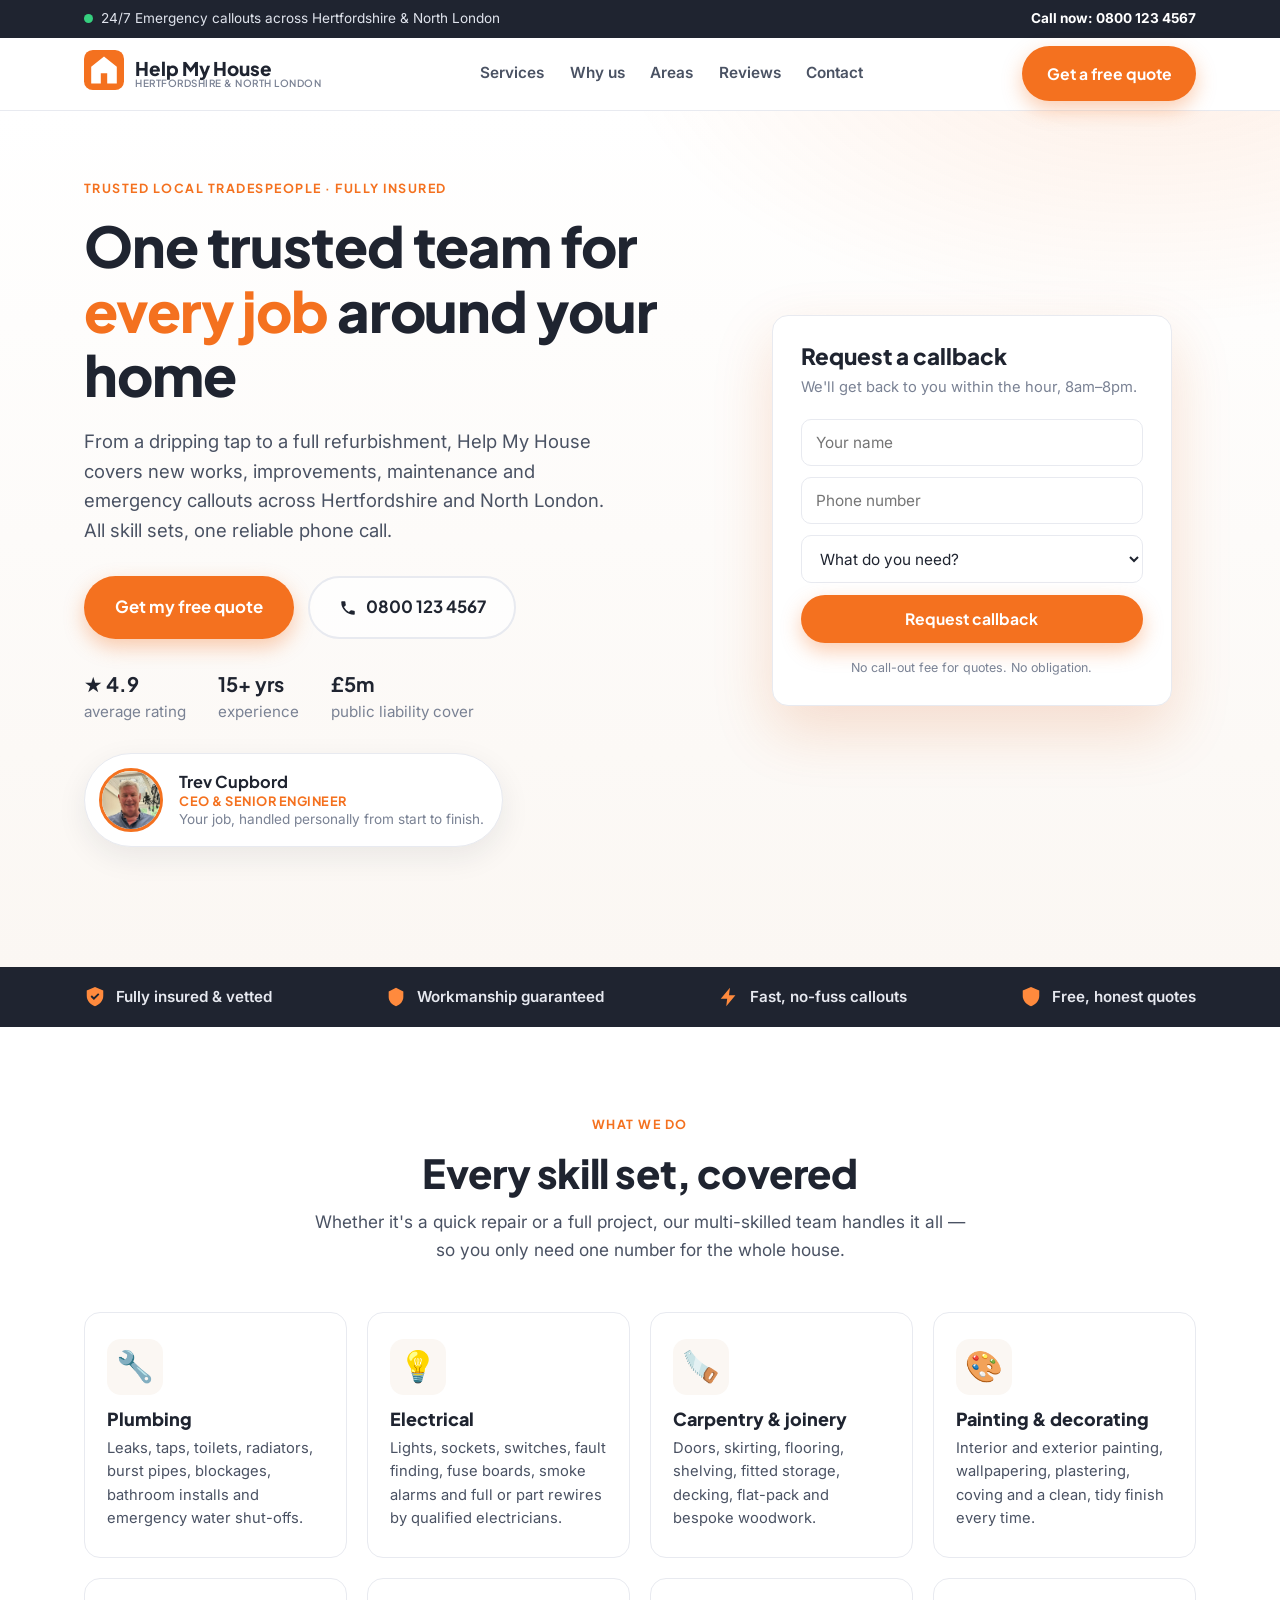
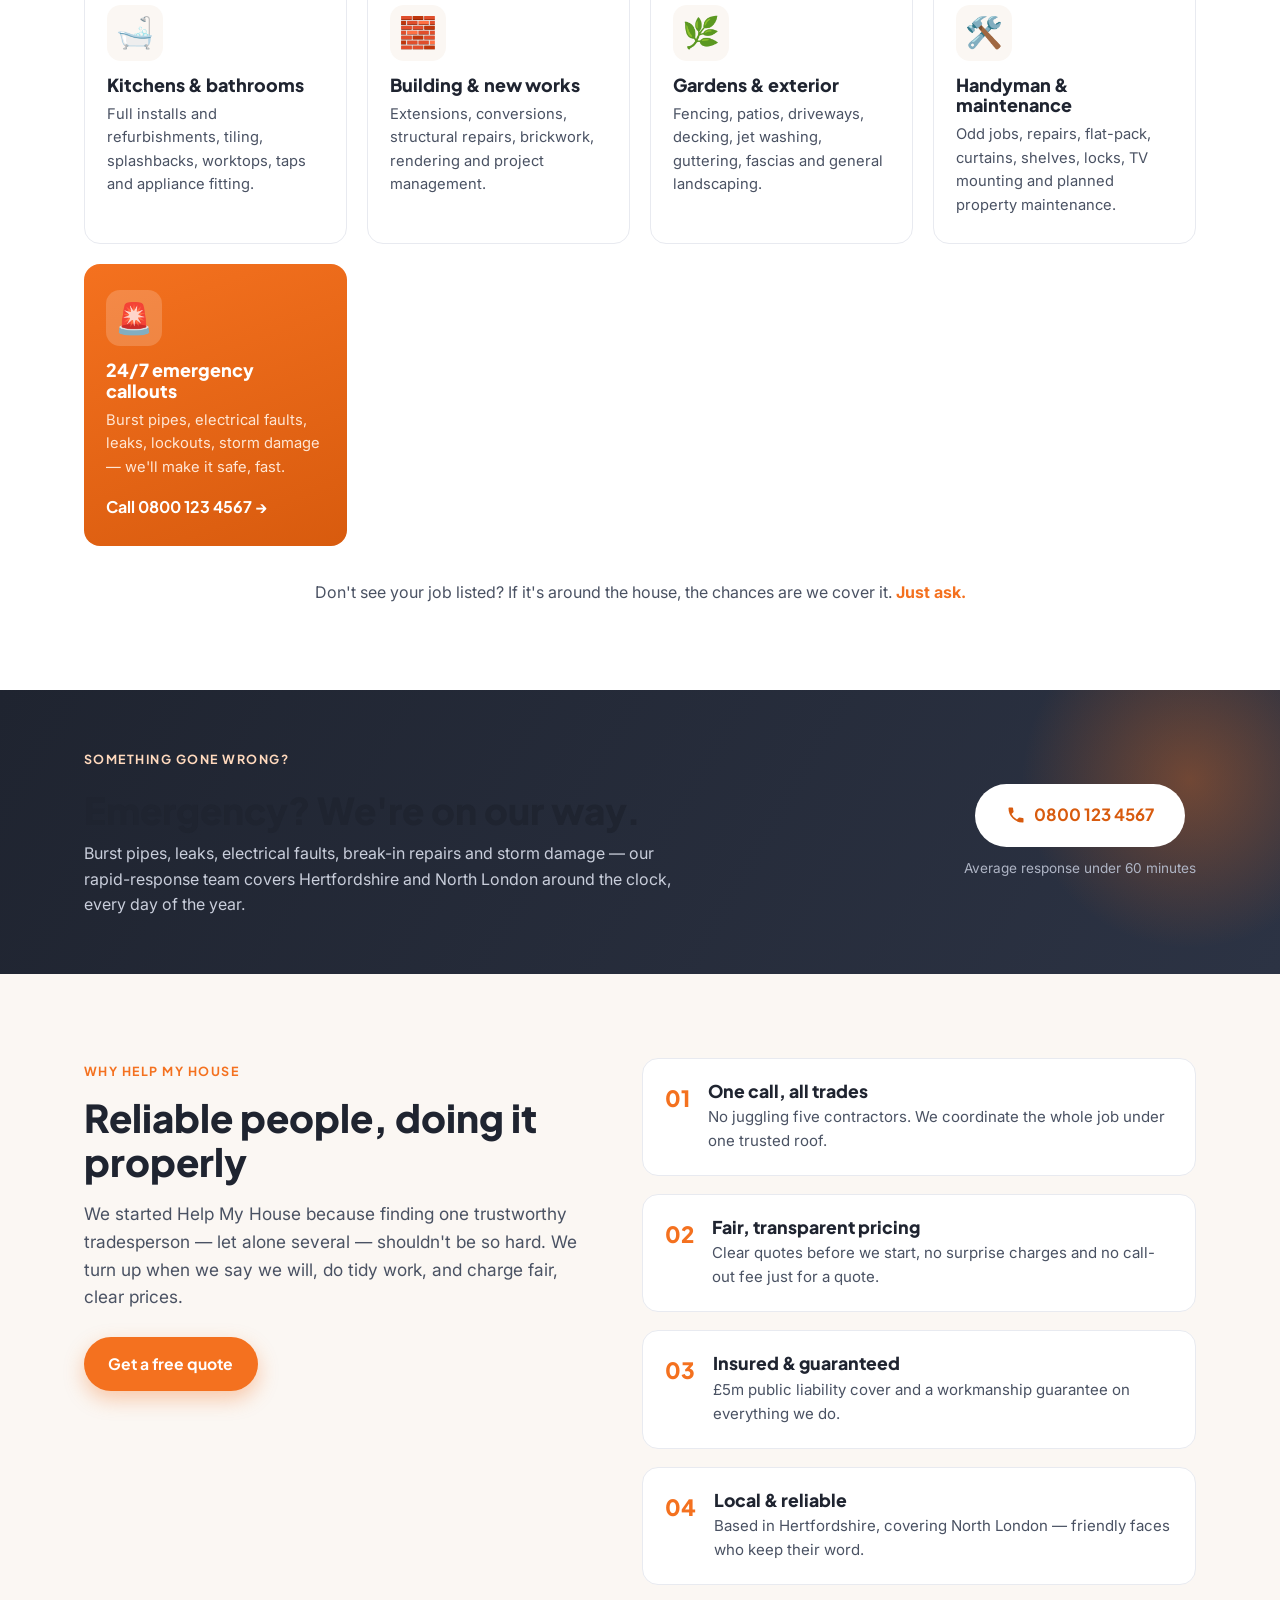
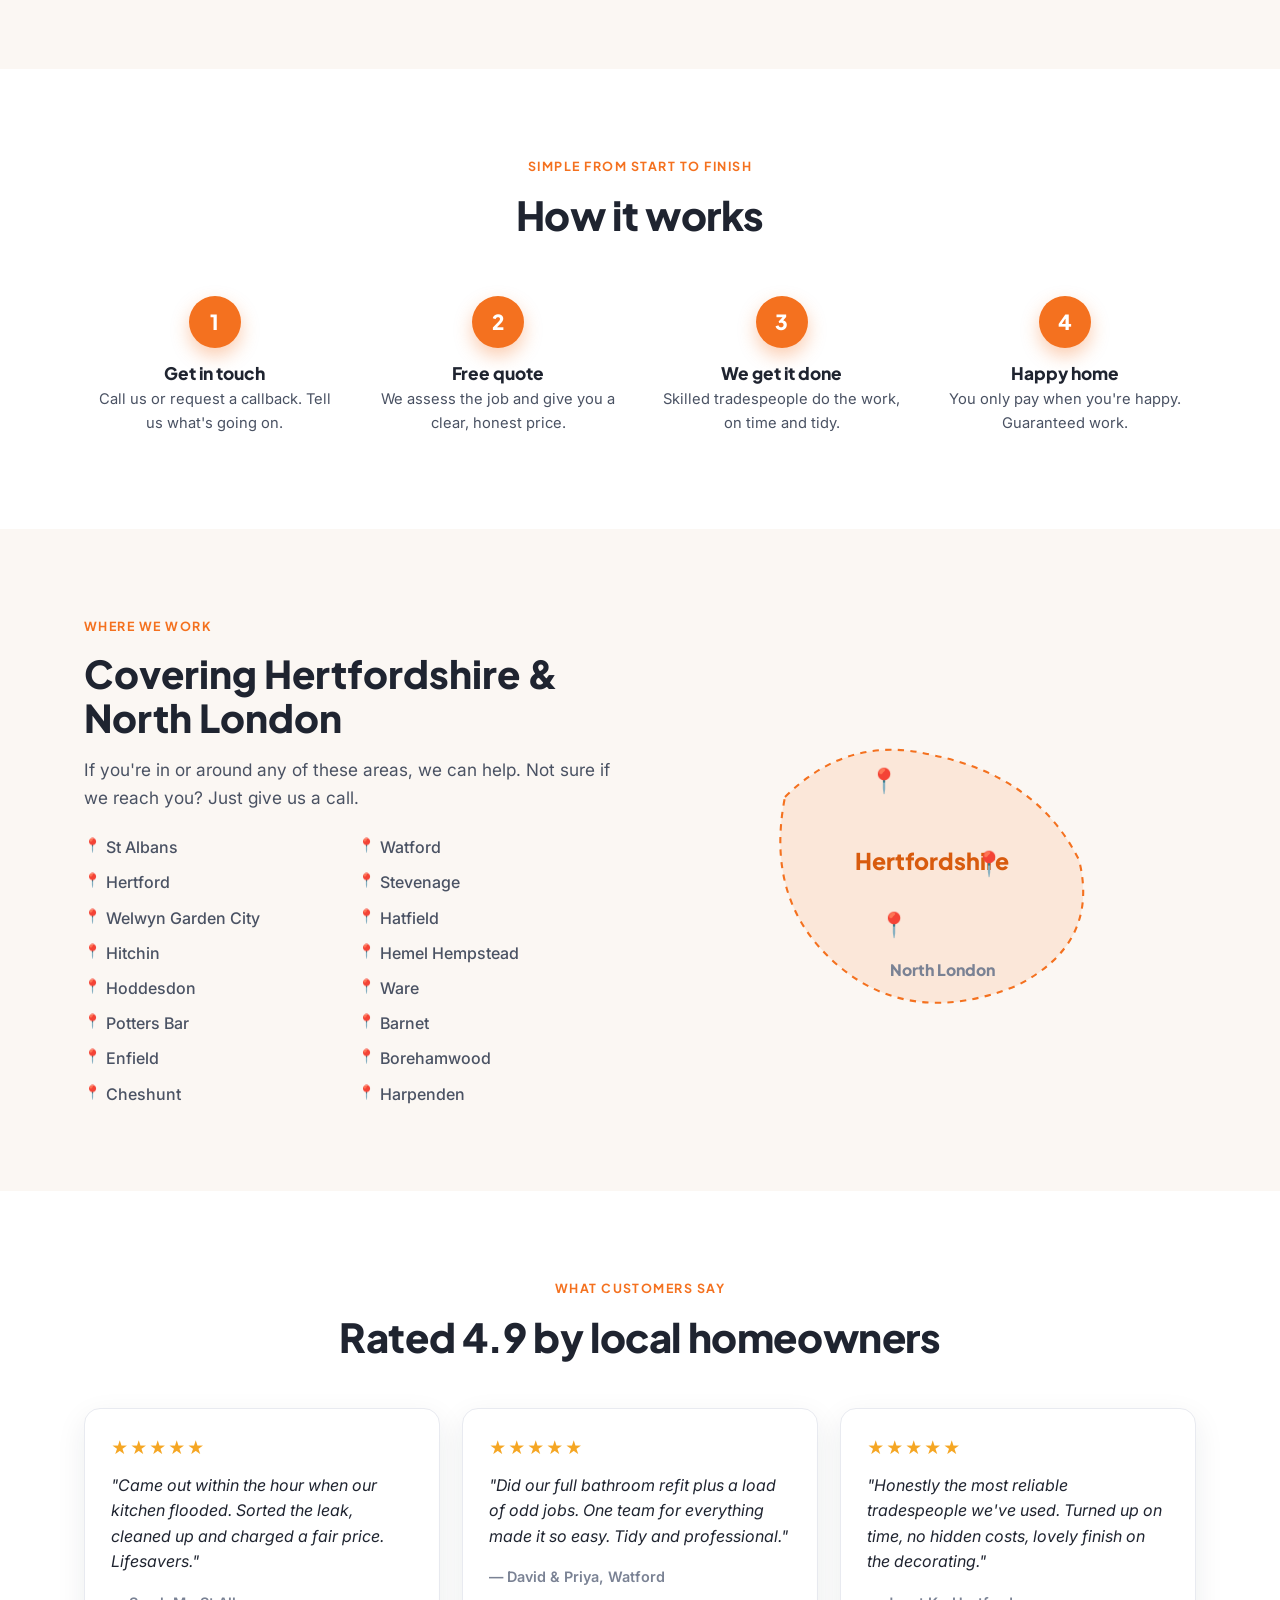
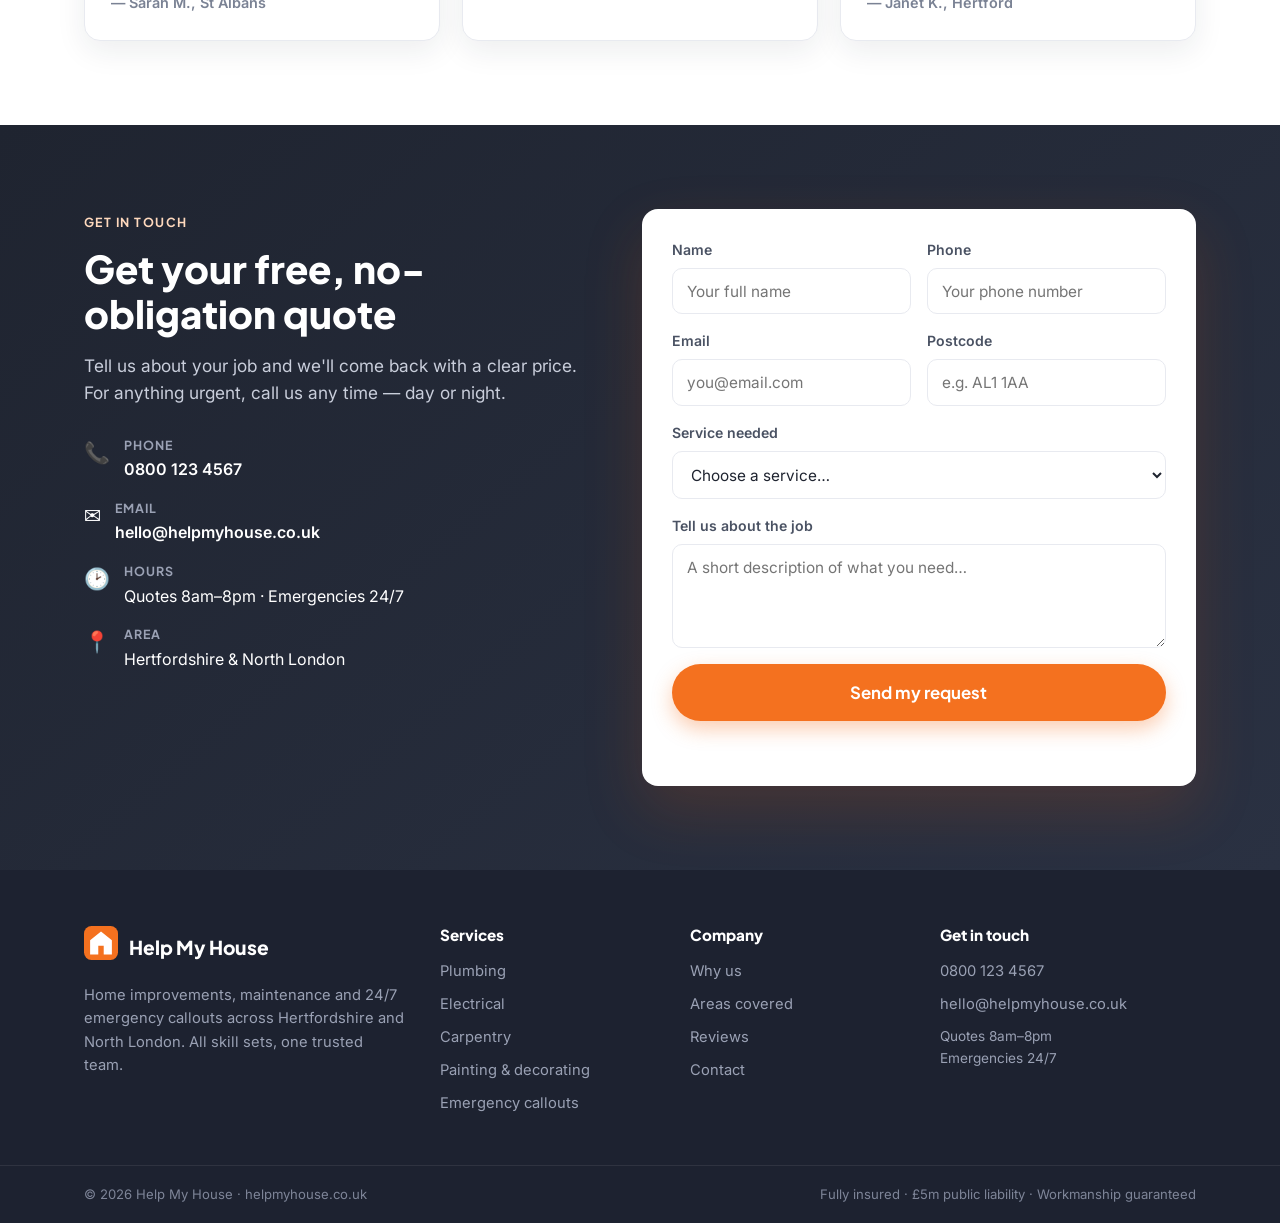
==== commit 5bcb7504: "Set owner name to Trev Cupbord Co-Authored-By: Claude Opus 5.5 <noreply@anthropic.com>" ====
--- a/index.html
+++ b/index.html
@@ -77,9 +77,9 @@
         </ul>
 
         <div class="owner">
-          <img class="owner__photo" src="assets/principle.jpg" alt="Rob Dettmer, founder of Help My House" />
+          <img class="owner__photo" src="assets/principle.jpg" alt="Trev Cupbord, founder of Help My House" />
           <div class="owner__text">
-            <strong class="owner__name">Rob Dettmer</strong>
+            <strong class="owner__name">Trev Cupbord</strong>
             <span class="owner__role">CEO &amp; Senior Engineer</span>
             <span class="owner__line">Your job, handled personally from start to finish.</span>
           </div>
